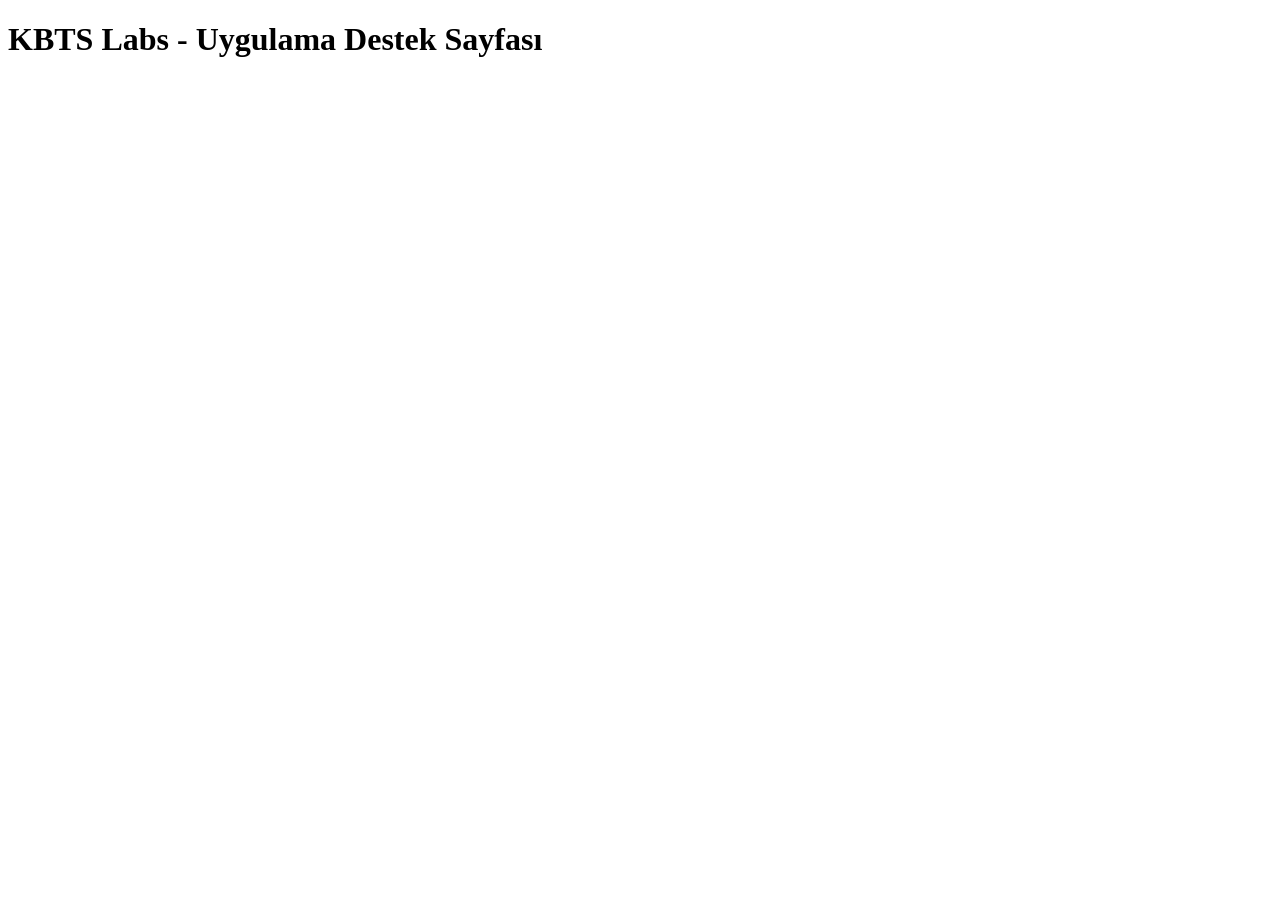
==== index.html @ 910d319f "Add files via upload" ====
<!DOCTYPE html>
<html lang="en">
<head>
    <meta charset="UTF-8">
    <meta name="viewport" content="width=device-width, initial-scale=1.0">
    <title>KBTS Labs</title>
</head>
<body>

    <h1>KBTS Labs - Uygulama Destek Sayfası</h1>
    
</body>
</html>
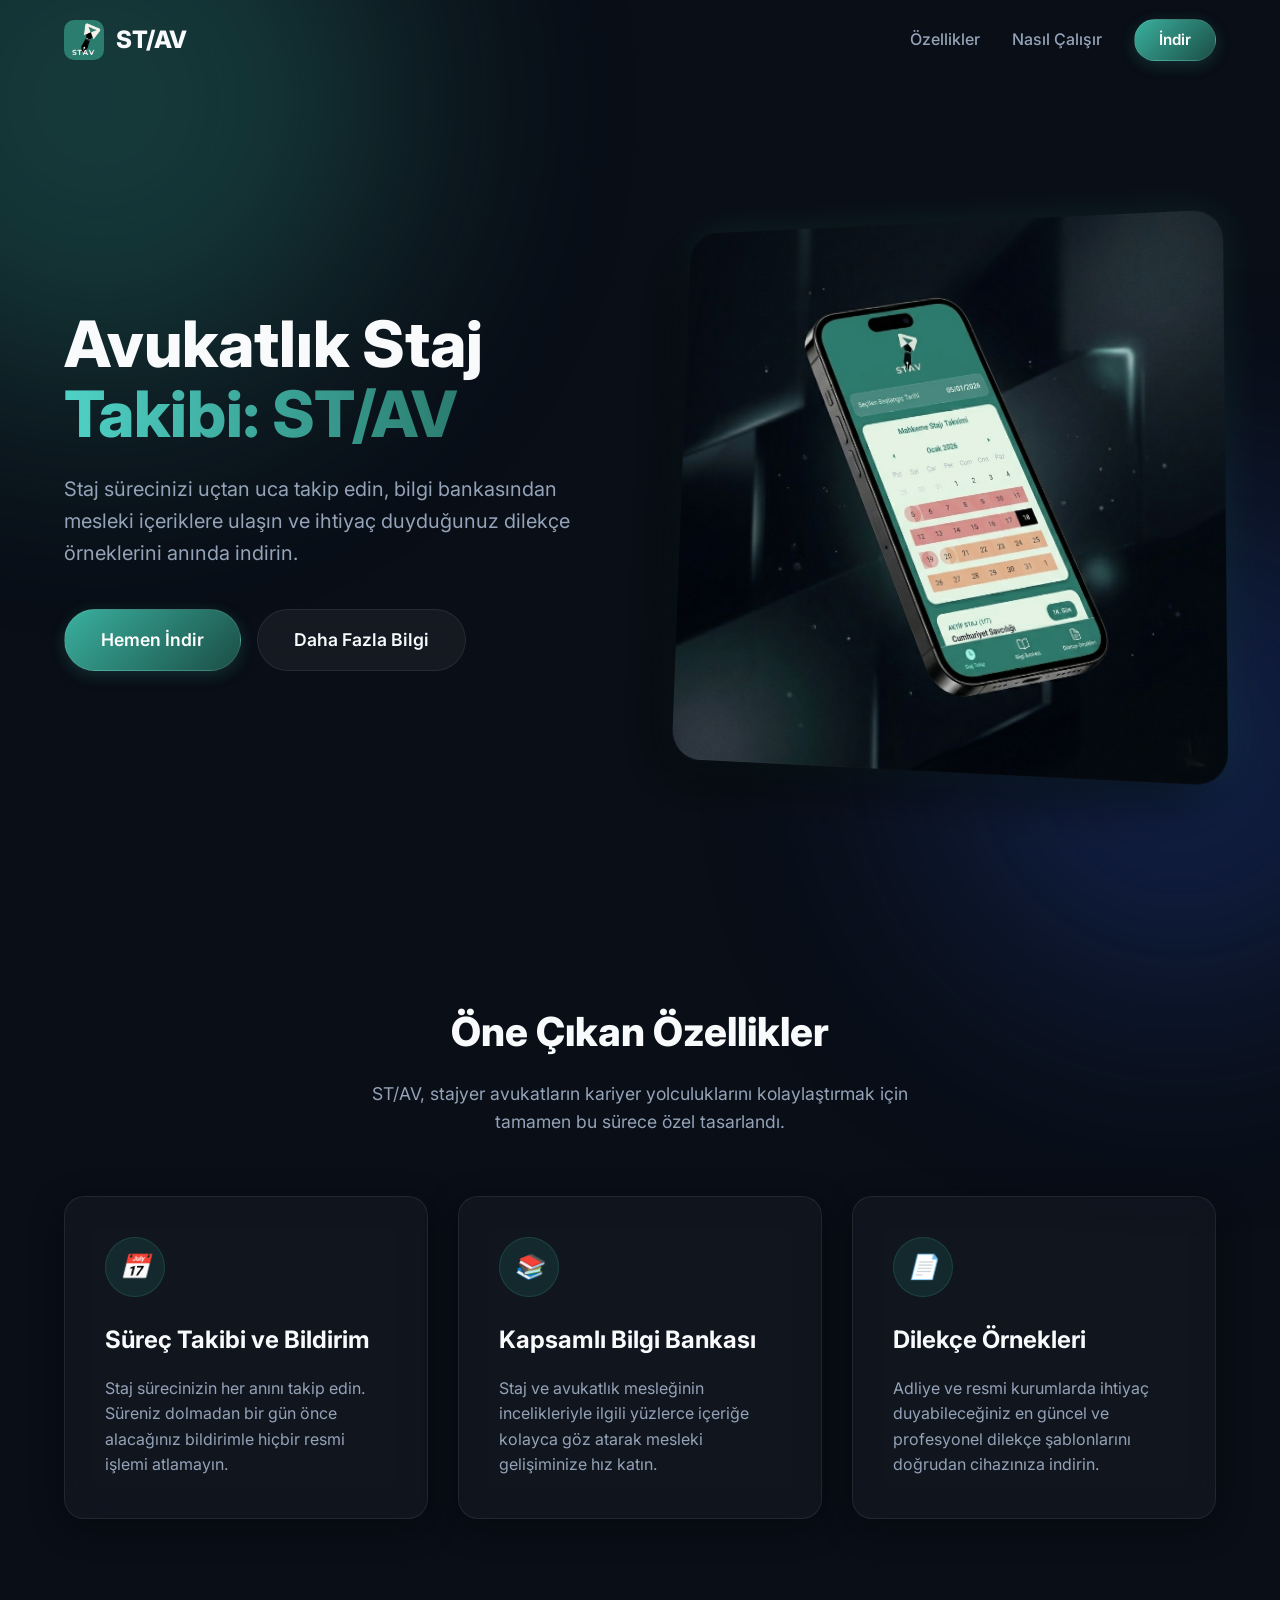
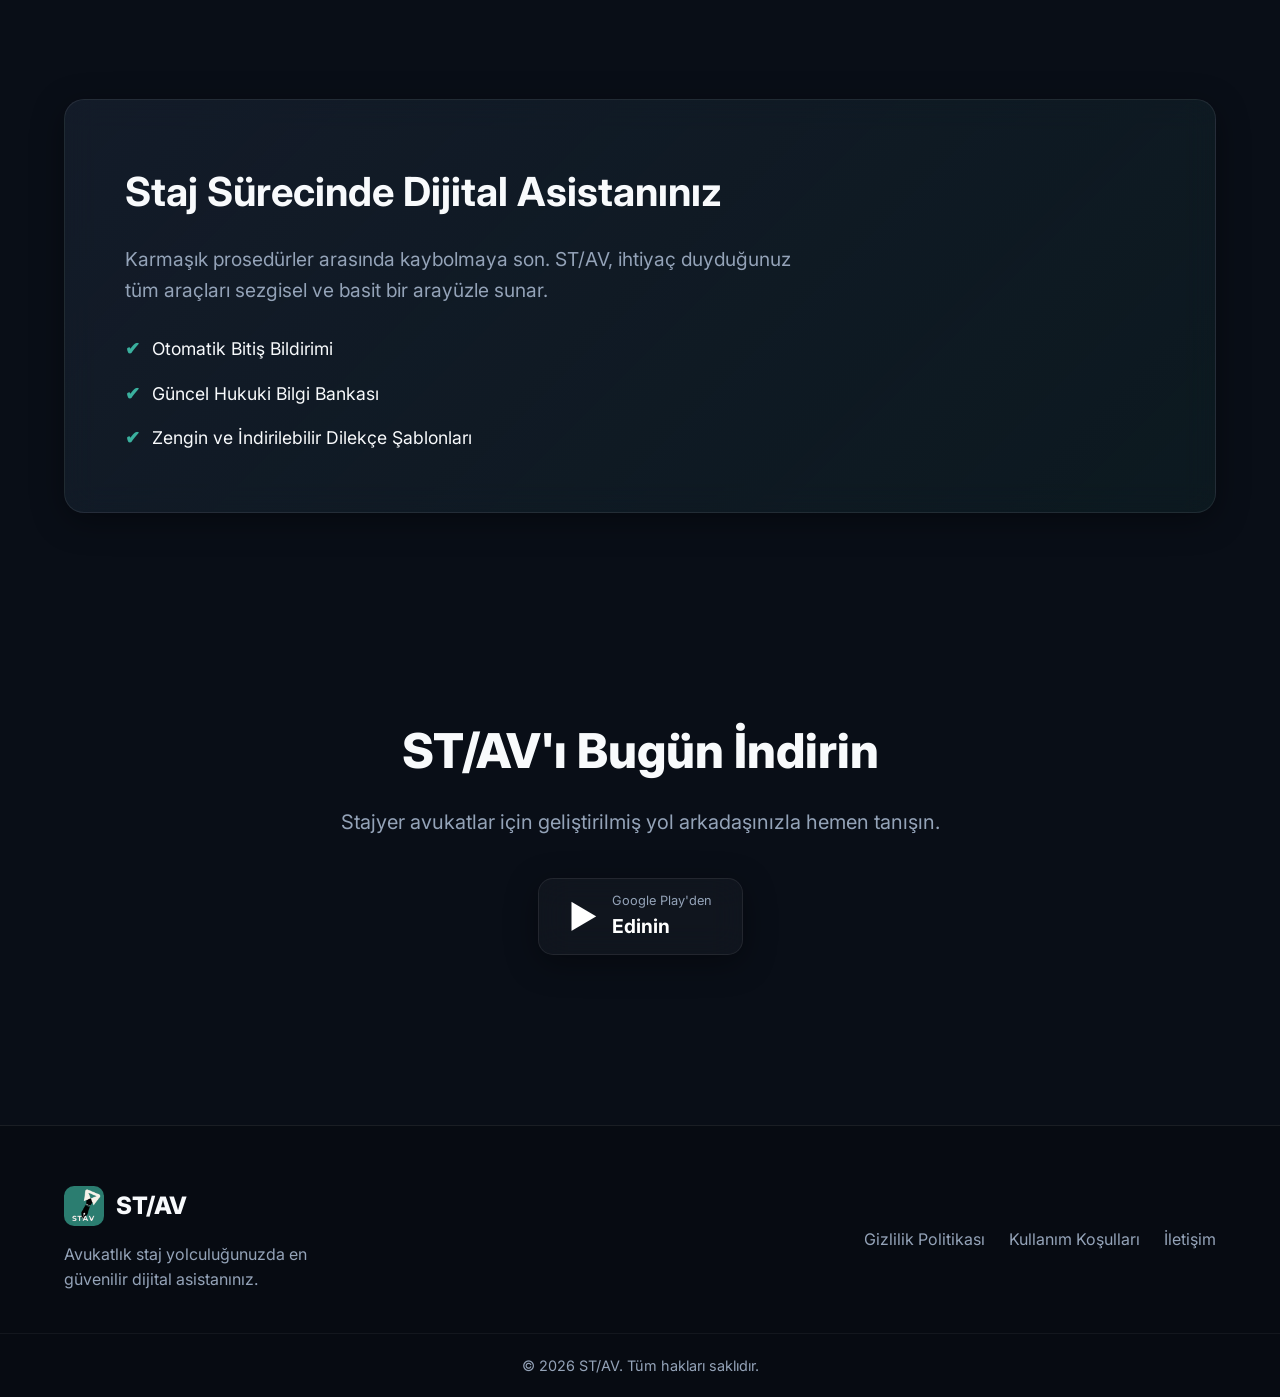
==== commit ea784f07: "Add files via upload" ====
--- a/index.html
+++ b/index.html
@@ -1,13 +1,146 @@
-<!DOCTYPE html>
-<html lang="en">
-<head>
-    <meta charset="UTF-8">
-    <meta name="viewport" content="width=device-width, initial-scale=1.0">
-    <title>KBTS Labs</title>
-</head>
-<body>
-
-    <h1>KBTS Labs - Uygulama Destek Sayfası</h1>
-    
-</body>
+<!DOCTYPE html>
+<html lang="tr">
+
+<head>
+    <meta charset="UTF-8">
+    <meta name="viewport" content="width=device-width, initial-scale=1.0">
+    <meta name="google-site-verification" content="RLGcofrly5GuJxAuAfyYXHSe_fTHsqqPBEHUUIoNhHA" />
+    <title>ST/AV - Avukatlık Staj Takip Uygulaması</title>
+    <link rel="preconnect" href="https://fonts.googleapis.com">
+    <link rel="preconnect" href="https://fonts.gstatic.com" crossorigin>
+    <link href="https://fonts.googleapis.com/css2?family=Inter:wght@300;400;600;800&display=swap" rel="stylesheet">
+    <link rel="stylesheet" href="style.css">
+</head>
+
+<body>
+    <div class="bg-glow glow-1"></div>
+    <div class="bg-glow glow-2"></div>
+
+    <header class="glass-header">
+        <div class="container nav-container">
+            <a href="#" class="logo-wrapper">
+                <img src="image/storeLogo_512x512.png" alt="ST/AV Logo" class="logo-img">
+                <span class="logo-text">ST/AV</span>
+            </a>
+            <div class="menu-toggle"><span class="bar"></span><span class="bar"></span><span class="bar"></span></div>
+            <nav class="nav-links">
+                <a href="#features">Özellikler</a>
+                <a href="#how-it-works">Nasıl Çalışır</a>
+                <a href="#download" class="btn-primary-small">İndir</a>
+            </nav>
+        </div>
+    </header>
+
+    <main>
+        <section id="hero" class="hero-section container">
+            <div class="hero-content animate-on-scroll">
+                <h1>Avukatlık Staj<br><span class="text-gradient">Takibi: ST/AV</span></h1>
+                <p>Staj sürecinizi uçtan uca takip edin, bilgi bankasından mesleki içeriklere ulaşın ve ihtiyaç
+                    duyduğunuz dilekçe örneklerini anında indirin.</p>
+                <div class="hero-buttons">
+                    <a href="#download" class="btn-primary">Hemen İndir</a>
+                    <a href="#features" class="btn-secondary">Daha Fazla Bilgi</a>
+                </div>
+            </div>
+            <div class="hero-image-wrapper animate-on-scroll delay-1">
+                <img src="image/mockup.png" alt="ST/AV App Mockup" class="hero-mockup">
+            </div>
+        </section>
+
+        <section id="features" class="features-section container animate-on-scroll">
+            <div class="section-title">
+                <h2>Öne Çıkan Özellikler</h2>
+                <p>ST/AV, stajyer avukatların kariyer yolculuklarını kolaylaştırmak için tamamen bu sürece özel
+                    tasarlandı.</p>
+            </div>
+
+            <div class="features-grid">
+                <div class="feature-card glass-panel">
+                    <div class="icon-circle">
+                        <i>📅</i>
+                    </div>
+                    <h3>Süreç Takibi ve Bildirim</h3>
+                    <p>Staj sürecinizin her anını takip edin. Süreniz dolmadan bir gün önce alacağınız bildirimle hiçbir
+                        resmi işlemi atlamayın.</p>
+                </div>
+                <div class="feature-card glass-panel">
+                    <div class="icon-circle">
+                        <i>📚</i>
+                    </div>
+                    <h3>Kapsamlı Bilgi Bankası</h3>
+                    <p>Staj ve avukatlık mesleğinin incelikleriyle ilgili yüzlerce içeriğe kolayca göz atarak mesleki
+                        gelişiminize hız katın.</p>
+                </div>
+                <div class="feature-card glass-panel">
+                    <div class="icon-circle">
+                        <i>📄</i>
+                    </div>
+                    <h3>Dilekçe Örnekleri</h3>
+                    <p>Adliye ve resmi kurumlarda ihtiyaç duyabileceğiniz en güncel ve profesyonel dilekçe şablonlarını
+                        doğrudan cihazınıza indirin.</p>
+                </div>
+            </div>
+        </section>
+
+        <section id="how-it-works" class="highlight-section container animate-on-scroll">
+            <div class="glass-panel highlight-panel">
+                <div class="highlight-text">
+                    <h2>Staj Sürecinde Dijital Asistanınız</h2>
+                    <p>Karmaşık prosedürler arasında kaybolmaya son. ST/AV, ihtiyaç duyduğunuz tüm araçları sezgisel ve
+                        basit bir arayüzle sunar.</p>
+                    <ul class="check-list">
+                        <li><span>✔</span> Otomatik Bitiş Bildirimi</li>
+                        <li><span>✔</span> Güncel Hukuki Bilgi Bankası</li>
+                        <li><span>✔</span> Zengin ve İndirilebilir Dilekçe Şablonları</li>
+                    </ul>
+                </div>
+            </div>
+        </section>
+
+        <section id="download" class="cta-section container animate-on-scroll">
+            <h2>ST/AV'ı Bugün İndirin</h2>
+            <p>Stajyer avukatlar için geliştirilmiş yol arkadaşınızla hemen tanışın.</p>
+            <div class="store-buttons">
+                <!-- <button class="store-btn glass-panel">
+                    <div class="store-icon">🍎</div>
+                    <div class="store-text">
+                        <span>App Store'dan</span>
+                        <strong>İndirin</strong>
+                    </div>
+                </button> -->
+                <a href="https://play.google.com/store/apps/details?id=com.enssyyss.stav" target="_blank"
+                    rel="noopener noreferrer" class="store-btn glass-panel" style="text-decoration: none;">
+                    <div class="store-icon">▶️</div>
+                    <div class="store-text">
+                        <span>Google Play'den</span>
+                        <strong>Edinin</strong>
+                    </div>
+                </a>
+            </div>
+        </section>
+    </main>
+
+    <footer class="footer-section">
+        <div class="container footer-content">
+            <div class="footer-left">
+                <a href="index.html" class="logo-wrapper">
+                    <img src="image/storeLogo_512x512.png" alt="ST/AV Logo" class="logo-img">
+                    <span class="logo-text">ST/AV</span>
+                </a>
+                <p>Avukatlık staj yolculuğunuzda en güvenilir dijital asistanınız.</p>
+            </div>
+            <div class="footer-links">
+                <a href="gizlilik.html">Gizlilik Politikası</a>
+                <a href="kosullar.html">Kullanım Koşulları</a>
+                <a href="iletisim.html">İletişim</a>
+            </div>
+        </div>
+        <div class="footer-bottom">
+            <p>&copy; 2026 ST/AV. Tüm hakları saklıdır.</p>
+        </div>
+    </footer>
+
+    <script src="script.js"></script>
+</body>
+
 </html>
--- a/style.css
+++ b/style.css
@@ -0,0 +1,649 @@
+/* Reset and Variables */
+:root {
+    --color-primary: #2b7d70; /* Brand Color */
+    --color-primary-light: #3ab09e;
+    --color-primary-dark: #1b4e46;
+    --color-bg: #090e17; /* Very Dark Slate */
+    --color-text: #f8fafc;
+    --color-text-muted: #94a3b8;
+    
+    --glass-bg: rgba(255, 255, 255, 0.03);
+    --glass-border: rgba(255, 255, 255, 0.08);
+    --glass-shadow: 0 8px 32px 0 rgba(0, 0, 0, 0.37);
+    
+    --transition-smooth: all 0.4s cubic-bezier(0.25, 1, 0.5, 1);
+}
+
+* {
+    margin: 0;
+    padding: 0;
+    box-sizing: border-box;
+}
+
+html {
+    scroll-behavior: smooth;
+}
+
+body {
+    font-family: 'Inter', sans-serif;
+    background-color: var(--color-bg);
+    color: var(--color-text);
+    overflow-x: hidden;
+    line-height: 1.6;
+}
+
+.container {
+    max-width: 1200px;
+    margin: 0 auto;
+    padding: 0 24px;
+}
+
+/* Background Glow Effects */
+.bg-glow {
+    position: fixed;
+    border-radius: 50%;
+    filter: blur(120px);
+    z-index: -1;
+    opacity: 0.4;
+    pointer-events: none;
+}
+
+.glow-1 {
+    width: 600px;
+    height: 600px;
+    background: var(--color-primary);
+    top: -200px;
+    left: -200px;
+}
+
+.glow-2 {
+    width: 500px;
+    height: 500px;
+    background: #1e3a8a; /* Deep blue to mix with teal */
+    bottom: -100px;
+    right: -150px;
+}
+
+/* Glassmorphism Utilities */
+.glass-panel {
+    background: var(--glass-bg);
+    backdrop-filter: blur(16px);
+    -webkit-backdrop-filter: blur(16px);
+    border: 1px solid var(--glass-border);
+    border-radius: 20px;
+    box-shadow: var(--glass-shadow);
+}
+
+/* Header & Nav */
+.glass-header {
+    position: fixed;
+    top: 0;
+    left: 0;
+    width: 100%;
+    z-index: 1000;
+    transition: var(--transition-smooth);
+    border-bottom: 1px solid transparent;
+}
+
+.glass-header.scrolled {
+    background: rgba(9, 14, 23, 0.8);
+    backdrop-filter: blur(20px);
+    border-bottom: 1px solid var(--glass-border);
+    padding: 10px 0;
+}
+
+.nav-container {
+    display: flex;
+    justify-content: space-between;
+    align-items: center;
+    height: 80px;
+    transition: height 0.3s;
+}
+
+.glass-header.scrolled .nav-container {
+    height: 60px;
+}
+
+.logo-wrapper {
+    display: flex;
+    align-items: center;
+    gap: 12px;
+    text-decoration: none;
+    color: var(--color-text);
+}
+
+.logo-img {
+    width: 40px;
+    height: 40px;
+    border-radius: 10px;
+    object-fit: contain;
+}
+
+.logo-text {
+    font-weight: 800;
+    font-size: 1.5rem;
+    letter-spacing: -0.5px;
+}
+
+.nav-links {
+    display: flex;
+    align-items: center;
+    gap: 32px;
+}
+
+.nav-links a:not(.btn-primary-small) {
+    color: var(--color-text-muted);
+    text-decoration: none;
+    font-weight: 500;
+    transition: color 0.3s ease;
+}
+
+.nav-links a:not(.btn-primary-small):hover {
+    color: var(--color-text);
+}
+
+/* Buttons */
+.btn-primary, .btn-primary-small {
+    background: linear-gradient(135deg, var(--color-primary-light), var(--color-primary-dark));
+    color: white;
+    text-decoration: none;
+    font-weight: 600;
+    border-radius: 50px;
+    box-shadow: 0 4px 15px rgba(43, 125, 112, 0.3);
+    transition: var(--transition-smooth);
+    border: 1px solid rgba(255,255,255,0.1);
+}
+
+.btn-primary-small {
+    padding: 8px 24px;
+    font-size: 0.95rem;
+}
+
+.btn-primary {
+    padding: 16px 36px;
+    font-size: 1.1rem;
+    display: inline-block;
+}
+
+.btn-primary:hover, .btn-primary-small:hover {
+    transform: translateY(-2px);
+    box-shadow: 0 8px 25px rgba(43, 125, 112, 0.5);
+    filter: brightness(1.1);
+}
+
+.btn-secondary {
+    background: rgba(255, 255, 255, 0.05);
+    color: var(--color-text);
+    text-decoration: none;
+    font-weight: 600;
+    border-radius: 50px;
+    padding: 16px 36px;
+    font-size: 1.1rem;
+    display: inline-block;
+    border: 1px solid var(--glass-border);
+    backdrop-filter: blur(10px);
+    transition: var(--transition-smooth);
+}
+
+.btn-secondary:hover {
+    background: rgba(255, 255, 255, 0.1);
+    transform: translateY(-2px);
+}
+
+/* Hero Section */
+.hero-section {
+    padding-top: 180px;
+    padding-bottom: 100px;
+    min-height: 100vh;
+    display: flex;
+    align-items: center;
+    justify-content: space-between;
+    gap: 50px;
+}
+
+.hero-content {
+    flex: 1;
+    max-width: 600px;
+}
+
+.hero-content h1 {
+    font-size: 4rem;
+    line-height: 1.1;
+    font-weight: 800;
+    margin-bottom: 24px;
+}
+
+.text-gradient {
+    background: linear-gradient(to right, #4fd1c5, var(--color-primary));
+    -webkit-background-clip: text;
+    -webkit-text-fill-color: transparent;
+    background-clip: text;
+}
+
+.hero-content p {
+    font-size: 1.25rem;
+    color: var(--color-text-muted);
+    margin-bottom: 40px;
+}
+
+.hero-buttons {
+    display: flex;
+    gap: 16px;
+}
+
+.hero-image-wrapper {
+    flex: 1;
+    display: flex;
+    justify-content: center;
+    perspective: 1000px;
+}
+
+.hero-mockup {
+    max-width: 100%;
+    height: auto;
+    border-radius: 30px;
+    transform: rotateY(-10deg) rotateX(5deg);
+    box-shadow: -20px 20px 50px rgba(0,0,0,0.5), 0 0 40px rgba(43, 125, 112, 0.2);
+    animation: float 6s ease-in-out infinite;
+}
+
+@keyframes float {
+    0% { transform: rotateY(-10deg) rotateX(5deg) translateY(0px); }
+    50% { transform: rotateY(-10deg) rotateX(5deg) translateY(-20px); }
+    100% { transform: rotateY(-10deg) rotateX(5deg) translateY(0px); }
+}
+
+/* Section Common */
+.section-title {
+    text-align: center;
+    margin-bottom: 60px;
+}
+
+.section-title h2 {
+    font-size: 2.5rem;
+    font-weight: 800;
+    margin-bottom: 16px;
+}
+
+.section-title p {
+    color: var(--color-text-muted);
+    font-size: 1.1rem;
+    max-width: 600px;
+    margin: 0 auto;
+}
+
+/* Features Section */
+.features-section {
+    padding: 100px 24px;
+}
+
+.features-grid {
+    display: grid;
+    grid-template-columns: repeat(auto-fit, minmax(300px, 1fr));
+    gap: 30px;
+}
+
+.feature-card {
+    padding: 40px;
+    transition: var(--transition-smooth);
+}
+
+.feature-card:hover {
+    transform: translateY(-10px);
+    background: rgba(255, 255, 255, 0.05);
+    border-color: rgba(255, 255, 255, 0.15);
+}
+
+.icon-circle {
+    width: 60px;
+    height: 60px;
+    background: rgba(43, 125, 112, 0.2);
+    border-radius: 50%;
+    display: flex;
+    align-items: center;
+    justify-content: center;
+    font-size: 1.5rem;
+    margin-bottom: 24px;
+    border: 1px solid rgba(43, 125, 112, 0.3);
+}
+
+.feature-card h3 {
+    font-size: 1.5rem;
+    margin-bottom: 16px;
+}
+
+.feature-card p {
+    color: var(--color-text-muted);
+}
+
+/* Highlight Section */
+.highlight-section {
+    padding: 80px 24px;
+}
+
+.highlight-panel {
+    padding: 60px;
+    background: linear-gradient(135deg, rgba(30, 41, 59, 0.5), rgba(43, 125, 112, 0.1));
+}
+
+.highlight-text h2 {
+    font-size: 2.5rem;
+    margin-bottom: 20px;
+}
+
+.highlight-text p {
+    font-size: 1.2rem;
+    color: var(--color-text-muted);
+    margin-bottom: 30px;
+    max-width: 700px;
+}
+
+.check-list {
+    list-style: none;
+    display: flex;
+    flex-direction: column;
+    gap: 16px;
+}
+
+.check-list li {
+    font-size: 1.1rem;
+    display: flex;
+    align-items: center;
+    gap: 12px;
+}
+
+.check-list span {
+    color: var(--color-primary-light);
+    font-weight: bold;
+}
+
+/* CTA Section / Download */
+.cta-section {
+    padding: 120px 24px;
+    text-align: center;
+}
+
+.cta-section h2 {
+    font-size: 3rem;
+    font-weight: 800;
+    margin-bottom: 16px;
+}
+
+.cta-section p {
+    font-size: 1.25rem;
+    color: var(--color-text-muted);
+    margin-bottom: 40px;
+}
+
+.store-buttons {
+    display: flex;
+    justify-content: center;
+    gap: 20px;
+    flex-wrap: wrap;
+}
+
+.store-btn {
+    display: flex;
+    align-items: center;
+    gap: 15px;
+    padding: 12px 30px;
+    border-radius: 15px;
+    cursor: pointer;
+    transition: var(--transition-smooth);
+    color: white;
+    text-align: left;
+}
+
+.store-btn:hover {
+    transform: translateY(-5px) scale(1.02);
+    background: rgba(255, 255, 255, 0.08);
+}
+
+.store-icon {
+    font-size: 2rem;
+}
+
+.store-text {
+    display: flex;
+    flex-direction: column;
+}
+
+.store-text span {
+    font-size: 0.8rem;
+    color: var(--color-text-muted);
+}
+
+.store-text strong {
+    font-size: 1.2rem;
+}
+
+/* Footer */
+.footer-section {
+    border-top: 1px solid var(--glass-border);
+    padding: 60px 0 20px 0;
+    background: rgba(0,0,0,0.2);
+    margin-top: 50px;
+}
+
+.footer-content {
+    display: flex;
+    justify-content: space-between;
+    flex-wrap: wrap;
+    gap: 40px;
+    margin-bottom: 40px;
+}
+
+.footer-left p {
+    color: var(--color-text-muted);
+    margin-top: 16px;
+    max-width: 300px;
+}
+
+.footer-links {
+    display: flex;
+    gap: 24px;
+    align-items: center;
+}
+
+.footer-links a {
+    color: var(--color-text-muted);
+    text-decoration: none;
+    transition: color 0.3s;
+}
+
+.footer-links a:hover {
+    color: var(--color-text);
+}
+
+.footer-bottom {
+    text-align: center;
+    border-top: 1px solid rgba(255,255,255,0.05);
+    padding-top: 20px;
+    color: var(--color-text-muted);
+    font-size: 0.9rem;
+}
+
+/* Animations */
+.animate-on-scroll {
+    opacity: 0;
+    transform: translateY(30px);
+    transition: opacity 0.8s ease, transform 0.8s ease;
+}
+
+.animate-on-scroll.is-visible {
+    opacity: 1;
+    transform: translateY(0);
+}
+
+.delay-1 {
+    transition-delay: 0.2s;
+}
+
+/* Mobile Menu Toggle */
+.menu-toggle {
+    display: none;
+    flex-direction: column;
+    gap: 6px;
+    cursor: pointer;
+    z-index: 1001;
+}
+
+.menu-toggle .bar {
+    width: 25px;
+    height: 3px;
+    background-color: var(--color-text);
+    transition: var(--transition-smooth);
+    border-radius: 3px;
+}
+
+.menu-toggle.active .bar:nth-child(1) {
+    transform: translateY(9px) rotate(45deg);
+}
+
+.menu-toggle.active .bar:nth-child(2) {
+    opacity: 0;
+}
+
+.menu-toggle.active .bar:nth-child(3) {
+    transform: translateY(-9px) rotate(-45deg);
+}
+
+/* Responsive */
+@media (max-width: 900px) {
+    .hero-section {
+        flex-direction: column;
+        padding-top: 120px;
+        text-align: center;
+    }
+    
+    .hero-buttons {
+        justify-content: center;
+    }
+    
+    .hero-content h1 {
+        font-size: 3rem;
+    }
+    
+    .menu-toggle {
+        display: flex;
+    }
+    
+    .nav-links {
+        position: fixed;
+        top: 0;
+        left: 0;
+        width: 100%;
+        height: 100vh;
+        background: rgba(9, 14, 23, 0.98);
+        backdrop-filter: blur(20px);
+        flex-direction: column;
+        justify-content: center;
+        align-items: center;
+        transition: transform 0.4s ease;
+        transform: translateY(-100%);
+        z-index: 999;
+    }
+    
+    .nav-links.active {
+        transform: translateY(0);
+    }
+    
+    .nav-links a {
+        font-size: 1.5rem;
+    }
+    
+    .hero-mockup {
+        max-width: 80%;
+    }
+    
+    .footer-content {
+        flex-direction: column;
+        align-items: center;
+        text-align: center;
+    }
+    
+    .footer-links {
+        flex-direction: column;
+        gap: 15px;
+    }
+    
+    .content-panel {
+        padding: 30px 20px;
+    }
+}
+
+/* Inner Pages Styles */
+.page-header {
+    padding-top: 150px;
+    padding-bottom: 50px;
+    text-align: center;
+}
+
+.page-header h1 {
+    font-size: 3rem;
+    font-weight: 800;
+}
+
+.content-panel {
+    padding: 50px;
+    margin-bottom: 100px;
+}
+
+.content-panel h2 {
+    margin-top: 30px;
+    margin-bottom: 15px;
+    color: var(--color-primary-light);
+}
+
+.content-panel p {
+    margin-bottom: 20px;
+    color: var(--color-text-muted);
+}
+
+.content-panel ul {
+    margin-left: 20px;
+    margin-bottom: 20px;
+    color: var(--color-text-muted);
+}
+
+/* Contact form */
+.contact-form {
+    display: flex;
+    flex-direction: column;
+    gap: 20px;
+    max-width: 600px;
+    margin: 0 auto;
+}
+
+.form-group {
+    display: flex;
+    flex-direction: column;
+    gap: 8px;
+    text-align: left;
+}
+
+.form-group label {
+    font-weight: 600;
+    color: var(--color-text-muted);
+}
+
+.form-control {
+    background: rgba(255, 255, 255, 0.05);
+    border: 1px solid var(--glass-border);
+    padding: 15px;
+    border-radius: 10px;
+    color: white;
+    font-family: inherit;
+    transition: var(--transition-smooth);
+}
+
+.form-control:focus {
+    outline: none;
+    border-color: var(--color-primary);
+    background: rgba(43, 125, 112, 0.1);
+}
+
+textarea.form-control {
+    resize: vertical;
+    min-height: 120px;
+}
